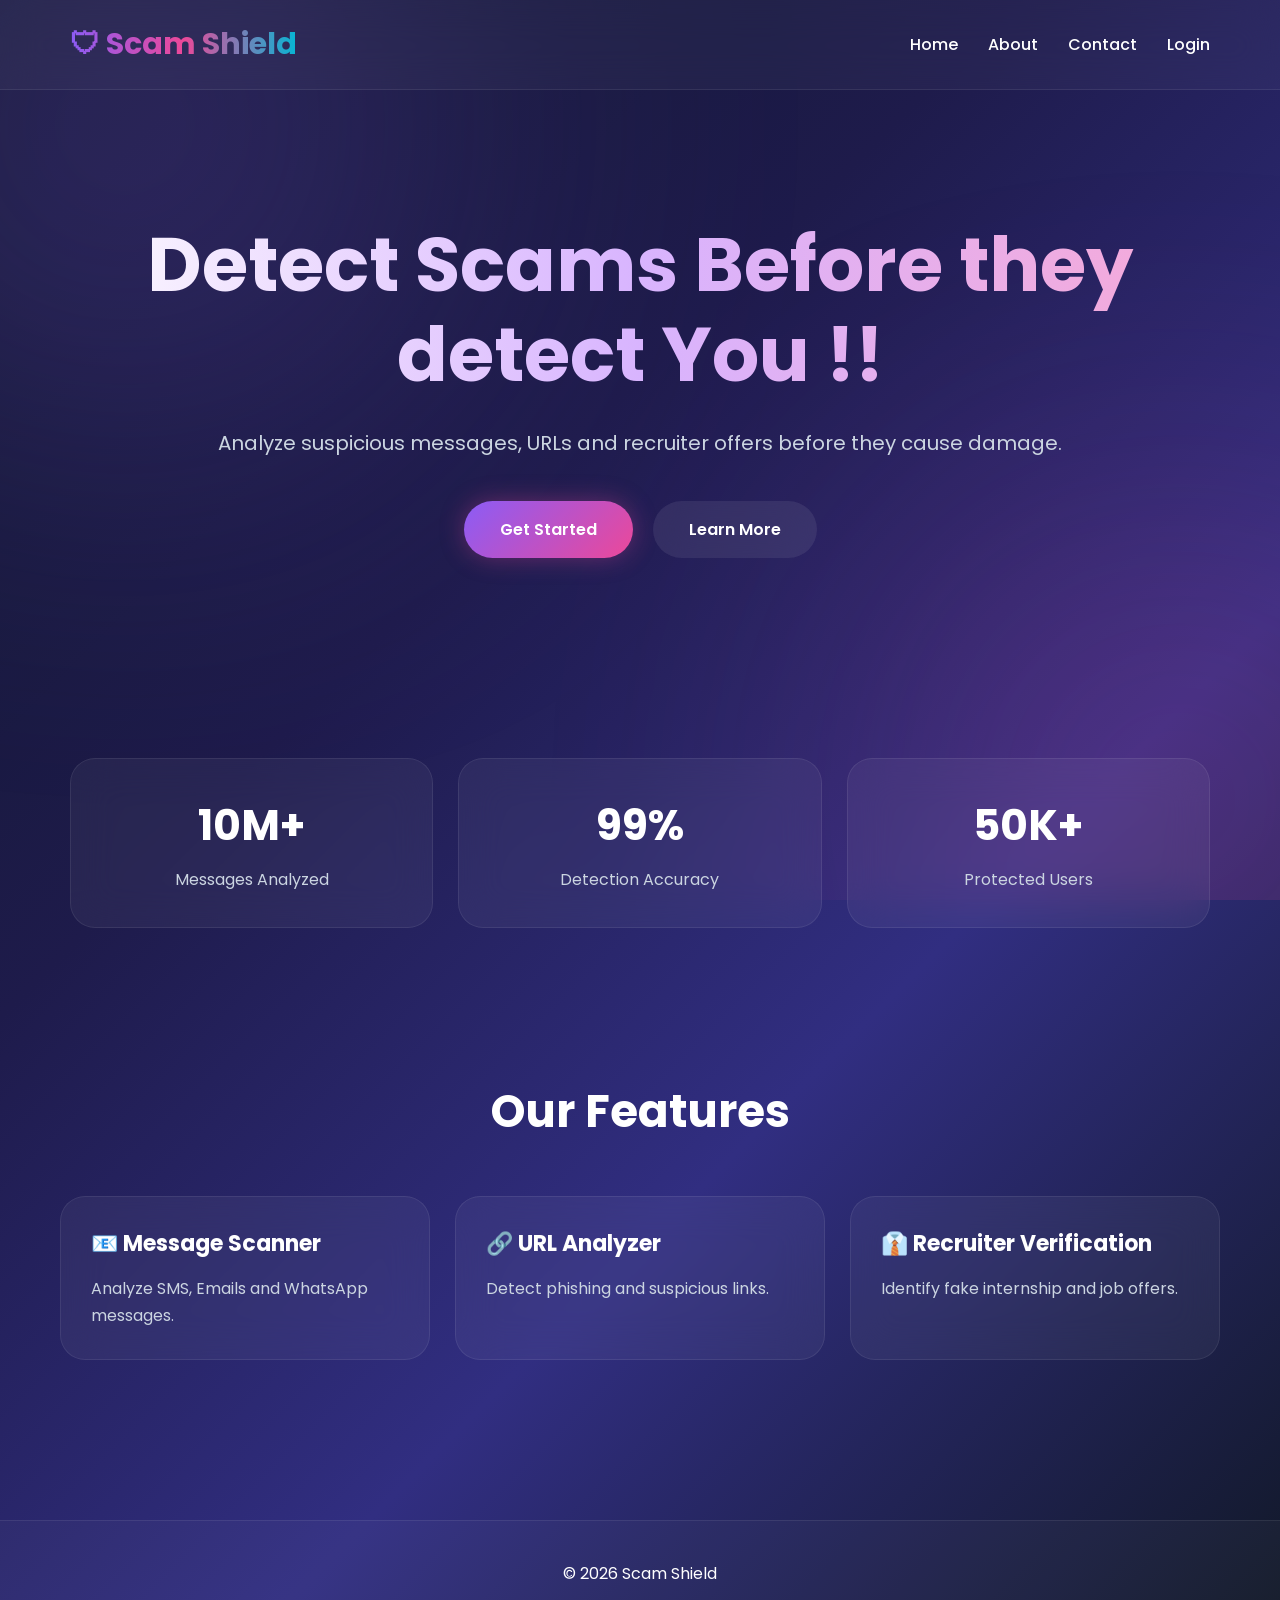
==== index.html @ 19223df5 "Add files via upload" ====
<!DOCTYPE html>
<html lang="en">

<head>

<meta charset="UTF-8">
<meta name="viewport" content="width=device-width, initial-scale=1.0">

<title>Scam Shield</title>

<link rel="stylesheet" href="../css/style.css">

<link href="https://fonts.googleapis.com/css2?family=Poppins:wght@300;400;500;600;700&display=swap" rel="stylesheet">

</head>

<body>

<div class="bg-animation"></div>

<header>

<nav class="navbar">

<div class="logo">

🛡 Scam Shield

</div>

<ul class="nav-links">

<li><a href="index.html">Home</a></li>

<li><a href="about.html">About</a></li>

<li><a href="contact.html">Contact</a></li>

<li><a href="login.html">Login</a></li>

</ul>

</nav>

</header>

<section class="hero">

<h1>

Detect Scams Before they detect You !!

</h1>

<p>

Analyze suspicious messages,
URLs and recruiter offers
before they cause damage.

</p>

<div class="hero-buttons">

<a href="login.html">

<button class="primary-btn">

Get Started

</button>

</a>

<a href="about.html">

<button class="secondary-btn">

Learn More

</button>

</a>

</div>

</section>

<section class="stats">

<div class="stat-card">

<h2>10M+</h2>

<p>Messages Analyzed</p>

</div>

<div class="stat-card">

<h2>99%</h2>

<p>Detection Accuracy</p>

</div>

<div class="stat-card">

<h2>50K+</h2>

<p>Protected Users</p>

</div>

</section>

<section class="features">

<h2>Our Features</h2>

<div class="feature-grid">

<div class="feature-card">

<h3>📧 Message Scanner</h3>

<p>Analyze SMS, Emails and WhatsApp messages.</p>

</div>

<div class="feature-card">

<h3>🔗 URL Analyzer</h3>

<p>Detect phishing and suspicious links.</p>

</div>

<div class="feature-card">

<h3>👔 Recruiter Verification</h3>

<p>Identify fake internship and job offers.</p>

</div>

</div>

</section>

<footer>

<p>

© 2026 Scam Shield

</p>

</footer>

<script src="../js/main.js"></script>

</body>

</html>
---- css/style.css ----
/* =========================
   GLOBAL SETTINGS
========================= */

*{
margin:0;
padding:0;
box-sizing:border-box;
font-family:'Poppins',sans-serif;
}

html{
scroll-behavior:smooth;
}

body{

background:
linear-gradient(
135deg,
#0f172a 0%,
#1e1b4b 35%,
#312e81 65%,
#111827 100%
);

color:white;

min-height:100vh;

overflow-x:hidden;

position:relative;

}

/* =========================
   GLOWING BACKGROUND
========================= */

.bg-animation{

position:fixed;

top:0;
left:0;

width:100%;
height:100%;

z-index:-10;

overflow:hidden;

}

.bg-animation::before{

content:"";

position:absolute;

width:550px;
height:550px;

background:#8b5cf6;

border-radius:50%;

filter:blur(180px);

top:-150px;
left:-150px;

opacity:.35;

animation:float1 12s ease-in-out infinite alternate;

}

.bg-animation::after{

content:"";

position:absolute;

width:500px;
height:500px;

background:#ec4899;

border-radius:50%;

filter:blur(180px);

bottom:-150px;
right:-150px;

opacity:.30;

animation:float2 14s ease-in-out infinite alternate;

}

.orb{

position:fixed;

border-radius:50%;

filter:blur(140px);

z-index:-10;

}

.orb1{

width:250px;
height:250px;

background:#06b6d4;

left:8%;
top:45%;

opacity:.22;

}

.orb2{

width:300px;
height:300px;

background:#a855f7;

right:10%;
top:12%;

opacity:.20;

}

.orb3{

width:260px;
height:260px;

background:#f472b6;

left:45%;
bottom:8%;

opacity:.18;

}

/* =========================
   NAVBAR
========================= */

.navbar{

display:flex;

justify-content:space-between;

align-items:center;

padding:22px 70px;

background:
rgba(255,255,255,.04);

backdrop-filter:blur(20px);

border-bottom:
1px solid rgba(255,255,255,.08);

position:sticky;

top:0;

z-index:1000;

}

.logo{

font-size:30px;

font-weight:700;

background:
linear-gradient(
90deg,
#8b5cf6,
#ec4899,
#06b6d4
);

-webkit-background-clip:text;
-webkit-text-fill-color:transparent;

}

.nav-links{

display:flex;

gap:30px;

list-style:none;

}

.nav-links a{

text-decoration:none;

color:white;

font-weight:500;

transition:.3s;

}

.nav-links a:hover{

color:#ec4899;

}

/* =========================
   HERO SECTION
========================= */

.hero{

padding:130px 20px;

text-align:center;

}

.hero h1{

font-size:75px;

line-height:1.2;

margin-bottom:25px;

background:
linear-gradient(
90deg,
#ffffff,
#d8b4fe,
#f9a8d4
);

-webkit-background-clip:text;
-webkit-text-fill-color:transparent;

}

.hero p{

max-width:850px;

margin:auto;

font-size:20px;

line-height:1.8;

color:#cbd5e1;

}

.hero-buttons{

display:flex;

justify-content:center;

gap:20px;

margin-top:40px;

flex-wrap:wrap;

}

/* =========================
   BUTTONS
========================= */

.primary-btn{

padding:16px 36px;

border:none;

border-radius:50px;

cursor:pointer;

font-size:16px;

font-weight:600;

background:
linear-gradient(
135deg,
#8b5cf6,
#ec4899
);

color:white;

box-shadow:
0 0 25px rgba(236,72,153,.35);

transition:.35s;

}

.primary-btn:hover{

transform:
translateY(-5px);

}

.secondary-btn{

padding:16px 36px;

border:none;

border-radius:50px;

cursor:pointer;

font-size:16px;

font-weight:600;

background:
rgba(255,255,255,.08);

color:white;

backdrop-filter:blur(20px);

transition:.35s;

}

.secondary-btn:hover{

transform:
translateY(-5px);

}

/* =========================
   STATS
========================= */

.stats{

display:grid;

grid-template-columns:
repeat(auto-fit,minmax(250px,1fr));

gap:25px;

padding:70px;

}

.stat-card{

padding:35px;

border-radius:25px;

background:
rgba(255,255,255,.05);

backdrop-filter:blur(20px);

border:
1px solid rgba(255,255,255,.08);

text-align:center;

transition:.35s;

}

.stat-card:hover{

transform:
translateY(-10px);

box-shadow:
0 0 30px rgba(139,92,246,.25);

}

.stat-card h2{

font-size:42px;

margin-bottom:10px;

}

.stat-card p{

color:#cbd5e1;

}

/* =========================
   FEATURES
========================= */

.features{

padding:80px 60px;

}

.features h2{

text-align:center;

font-size:45px;

margin-bottom:50px;

}

.feature-grid{

display:grid;

grid-template-columns:
repeat(auto-fit,minmax(280px,1fr));

gap:25px;

}

.feature-card{

padding:30px;

border-radius:25px;

background:
rgba(255,255,255,.05);

backdrop-filter:blur(20px);

border:
1px solid rgba(255,255,255,.08);

transition:.35s;

}

.feature-card:hover{

transform:
translateY(-10px);

box-shadow:
0 0 30px rgba(236,72,153,.18);

}

.feature-card h3{

margin-bottom:15px;

font-size:22px;

}

.feature-card p{

color:#cbd5e1;

line-height:1.7;

}

/* =========================
   FOOTER
========================= */

footer{

margin-top:80px;

padding:40px;

text-align:center;

border-top:
1px solid rgba(255,255,255,.08);

background:
rgba(255,255,255,.03);

}

/* =========================
   ANIMATIONS
========================= */

@keyframes float1{

from{

transform:
translate(0px,0px);

}

to{

transform:
translate(100px,100px);

}

}

@keyframes float2{

from{

transform:
translate(0px,0px);

}

to{

transform:
translate(-100px,-100px);

}

}

/* =========================
   RESPONSIVE
========================= */

@media(max-width:768px){

.navbar{

padding:20px;

flex-direction:column;

gap:15px;

}

.nav-links{

flex-wrap:wrap;

justify-content:center;

}

.hero h1{

font-size:50px;

}

.hero p{

font-size:16px;

}

.stats{

padding:30px;

}

.features{

padding:50px 25px;

}

}
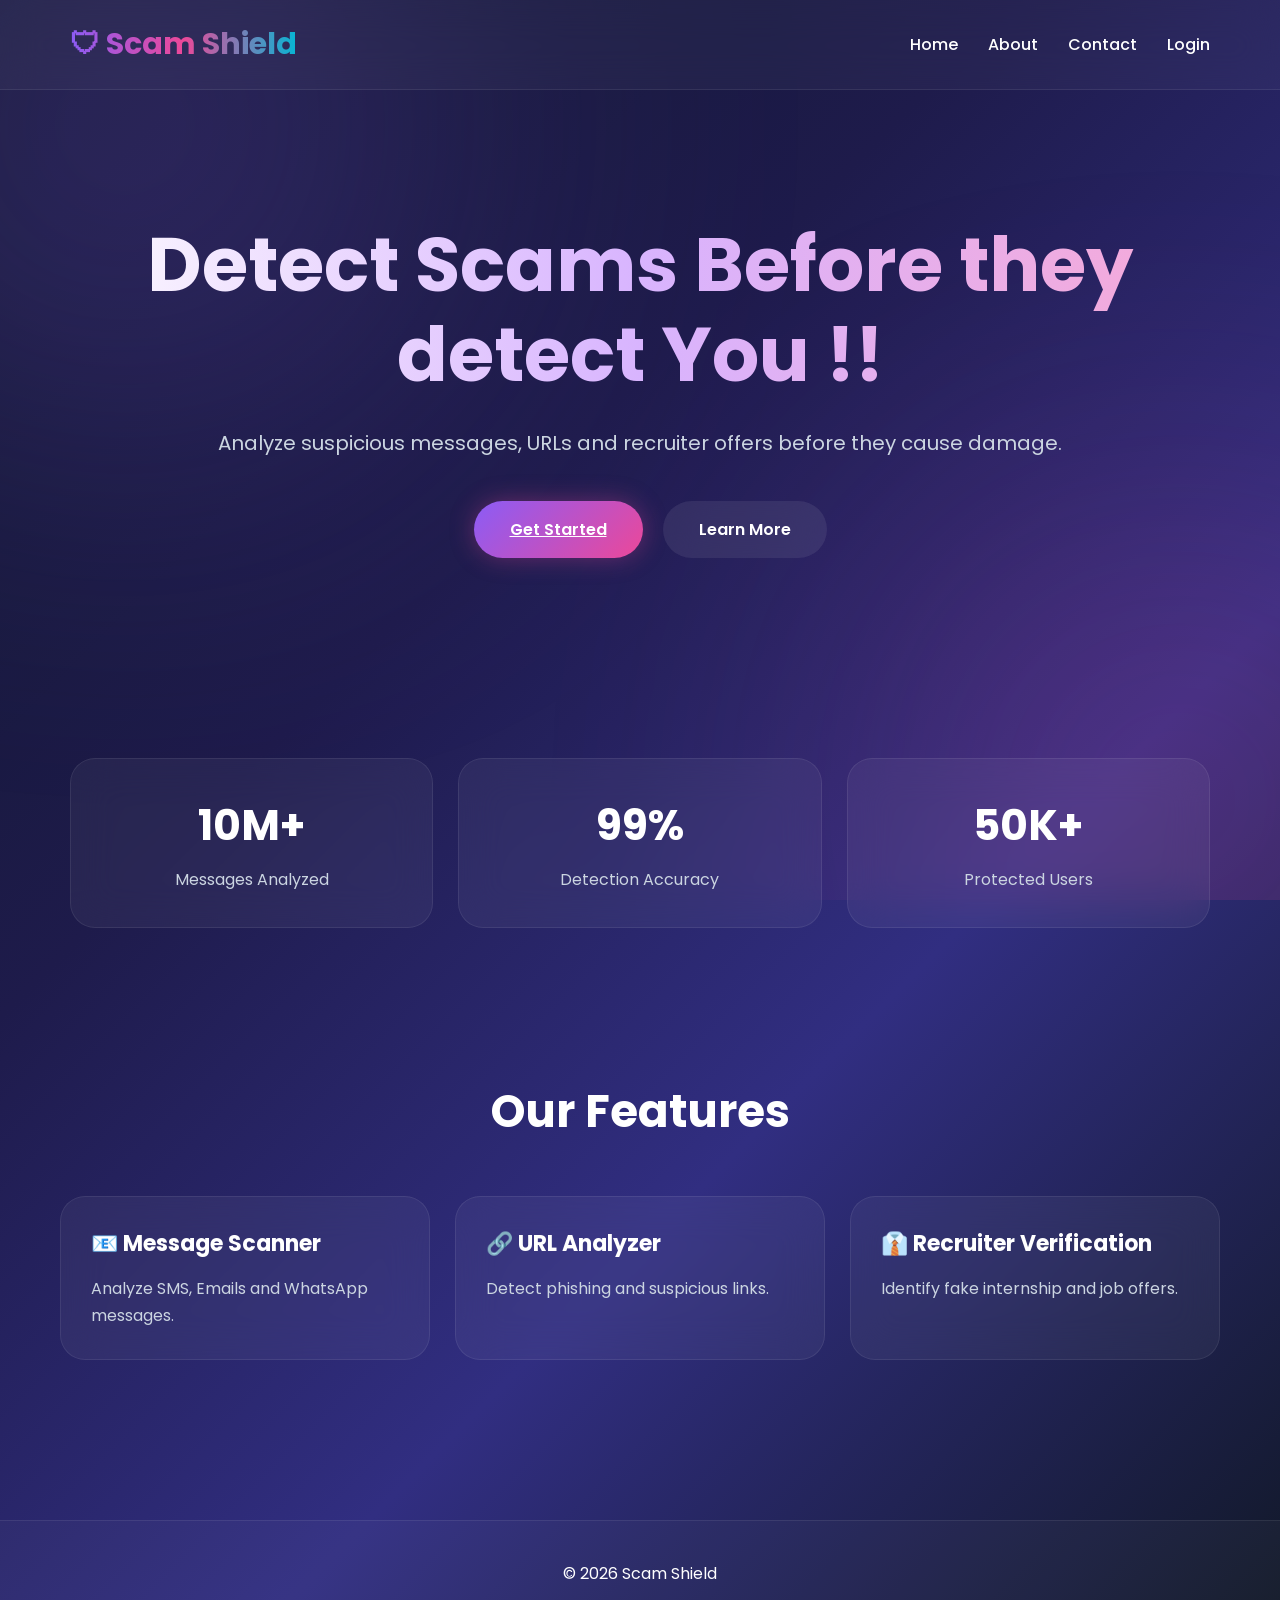
==== commit f484d786: "Fix HTML structure and update links" ====
--- a/index.html
+++ b/index.html
@@ -8,7 +8,7 @@
 
 <title>Scam Shield</title>
 
-<link rel="stylesheet" href="../css/style.css">
+<link rel="stylesheet" href="css/style.css">
 
 <link href="https://fonts.googleapis.com/css2?family=Poppins:wght@300;400;500;600;700&display=swap" rel="stylesheet">
 
@@ -32,11 +32,11 @@
 
 <li><a href="index.html">Home</a></li>
 
-<li><a href="about.html">About</a></li>
+<li><a href="html/about.html">About</a></li>
 
-<li><a href="contact.html">Contact</a></li>
+<li><a href="html/contact.html">Contact</a></li>
 
-<li><a href="login.html">Login</a></li>
+<li><a href="html/login.html">Login</a></li>
 
 </ul>
 
@@ -64,11 +64,11 @@
 
 <a href="login.html">
 
-<button class="primary-btn">
+<a href="html/login.html" class="primary-btn">
 
 Get Started
 
-</button>
+</a>
 
 </a>
 
@@ -158,8 +158,8 @@
 
 </footer>
 
-<script src="../js/main.js"></script>
+<script src="js/main.js"></script>
 
 </body>
 
-</html>+</html>
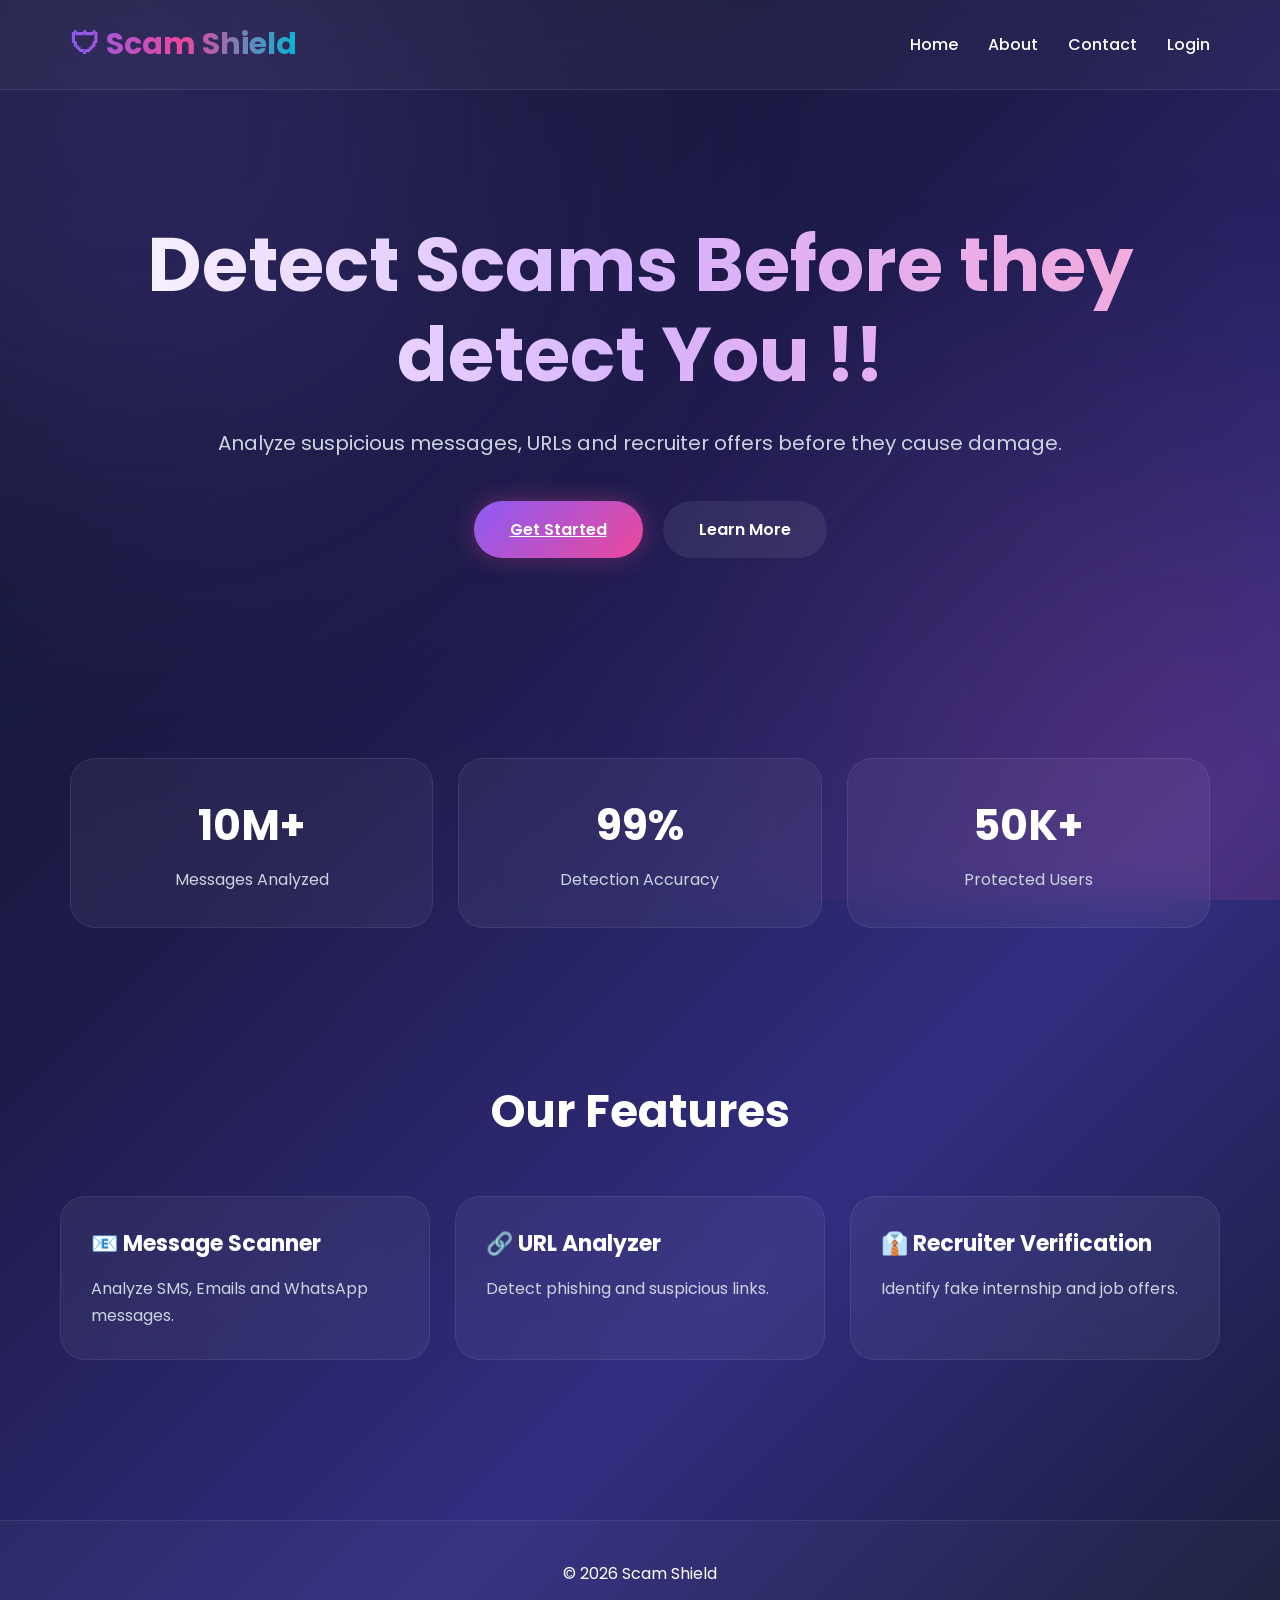
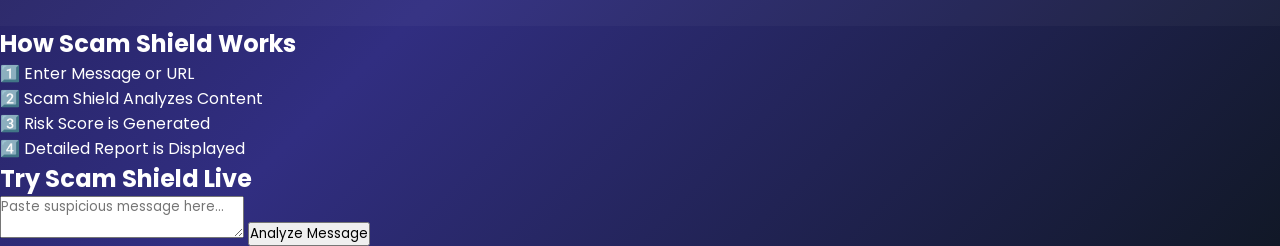
==== commit 821fdf32: "Add new sections for user interaction Added sections for 'How Scam Shield Works' and 'Try Scam Shiel" ====
--- a/index.html
+++ b/index.html
@@ -159,6 +159,32 @@
 </footer>
 
 <script src="js/main.js"></script>
+<section id="how-it-works">
+    <h2>How Scam Shield Works</h2>
+    <div class="steps">
+        <div>1️⃣ Enter Message or URL</div>
+        <div>2️⃣ Scam Shield Analyzes Content</div>
+        <div>3️⃣ Risk Score is Generated</div>
+        <div>4️⃣ Detailed Report is Displayed</div>
+    </div>
+</section>
+
+<section id="demo">
+    <h2>Try Scam Shield Live</h2>
+
+    <textarea
+        id="messageInput"
+        placeholder="Paste suspicious message here..."
+    ></textarea>
+
+    <button onclick="analyzeMessage()">
+        Analyze Message
+    </button>
+
+    <div id="result"></div>
+</section>
+
+
 
 </body>
 
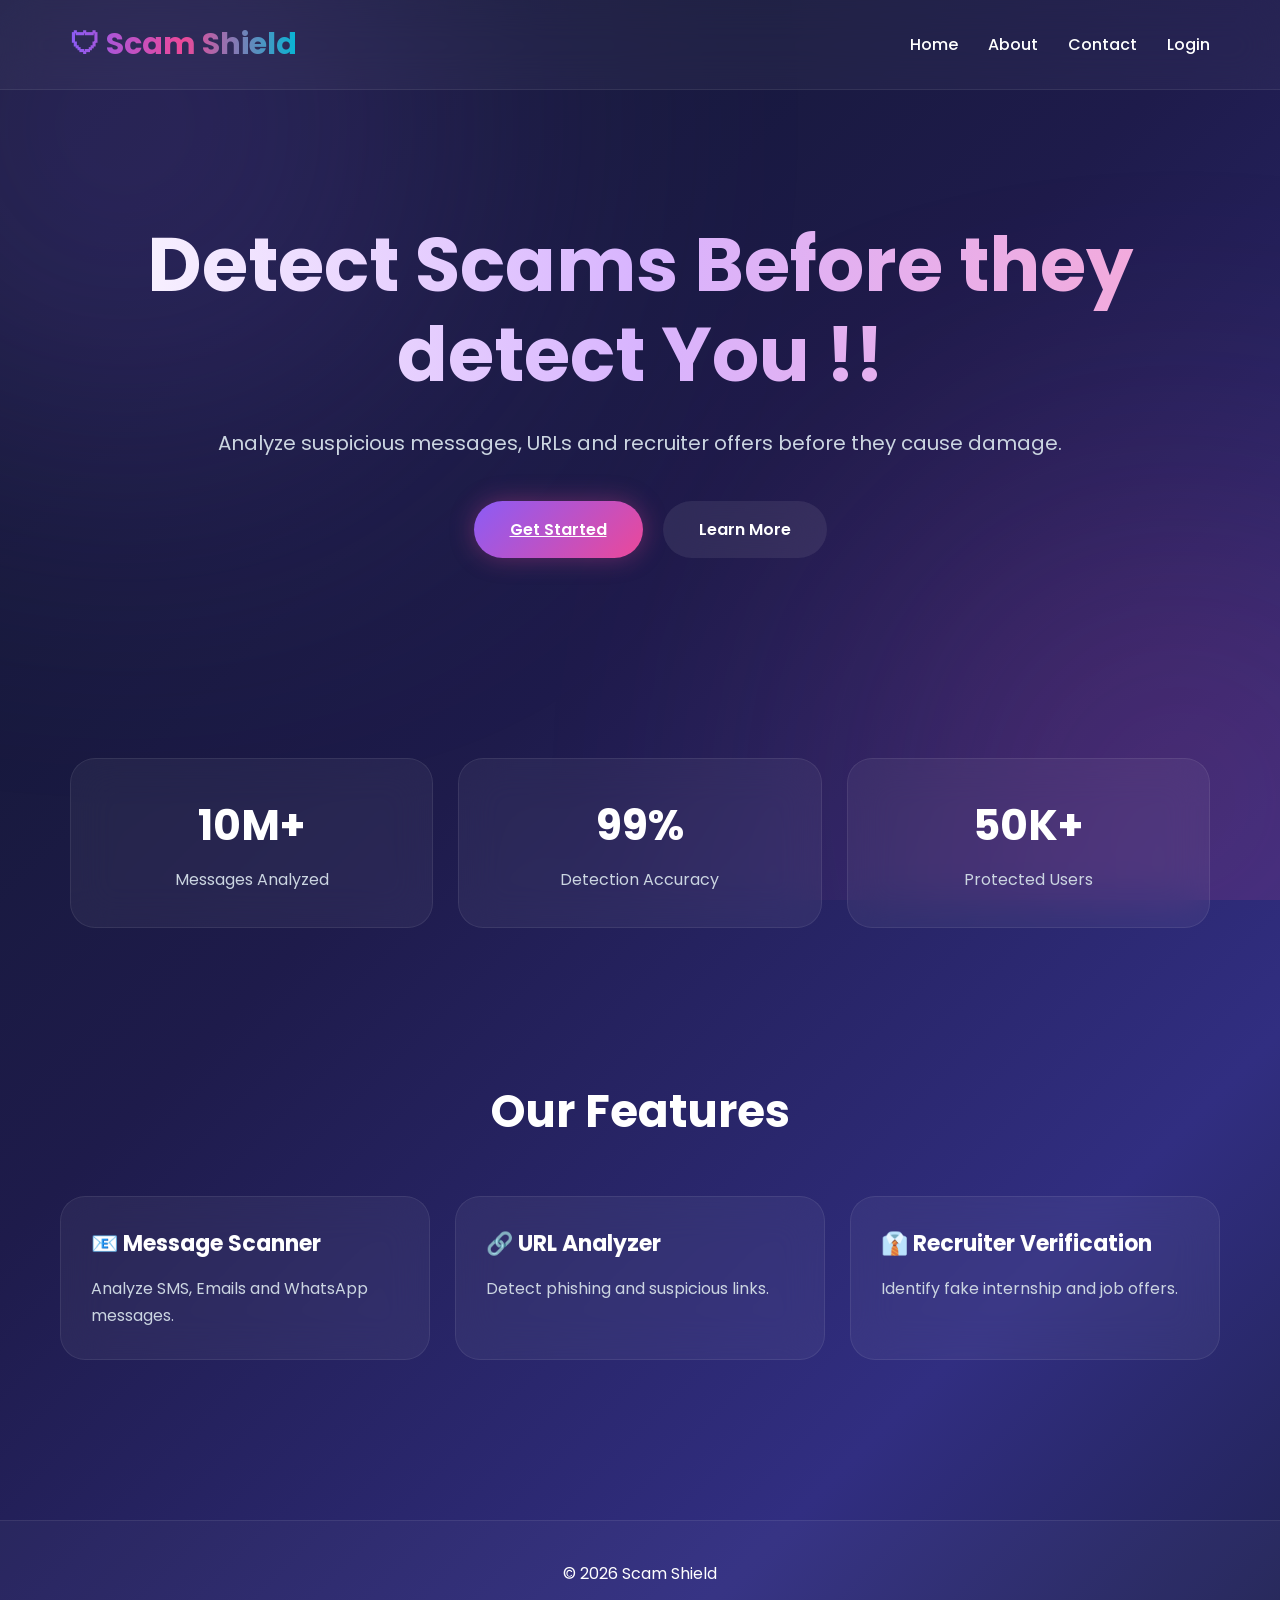
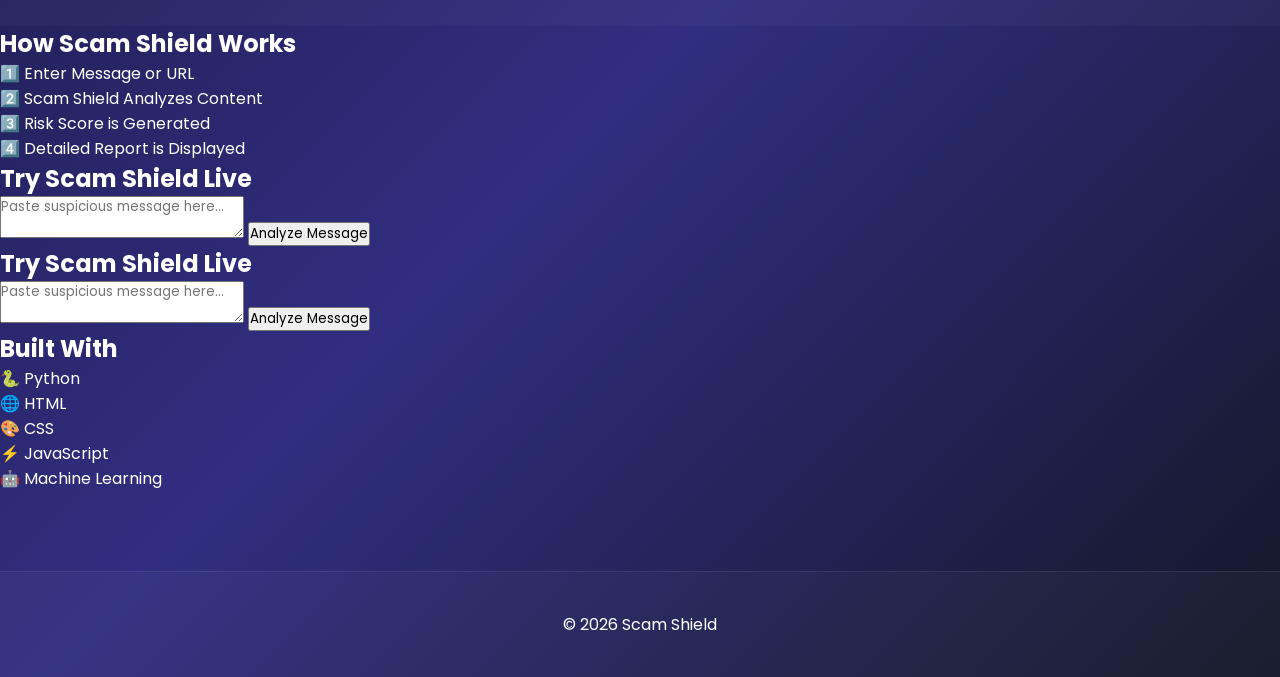
==== commit 680a9d5c: "Enhance index.html with demo and tech stack sections Added demo and tech stack sections to index.htm" ====
--- a/index.html
+++ b/index.html
@@ -184,7 +184,37 @@
     <div id="result"></div>
 </section>
 
-
+</section>
+
+<section id="demo">
+    <h2>Try Scam Shield Live</h2>
+
+    <textarea
+        id="messageInput"
+        placeholder="Paste suspicious message here..."
+    ></textarea>
+
+    <button onclick="analyzeMessage()">
+        Analyze Message
+    </button>
+
+    <div id="result"></div>
+</section>
+
+<section id="tech-stack">
+    <h2>Built With</h2>
+
+    <p>🐍 Python</p>
+    <p>🌐 HTML</p>
+    <p>🎨 CSS</p>
+    <p>⚡ JavaScript</p>
+    <p>🤖 Machine Learning</p>
+</section>
+
+<footer>
+    <p>© 2026 Scam Shield</p>
+</footer>
+<script src="js/main.js"></script>
 
 </body>
 
